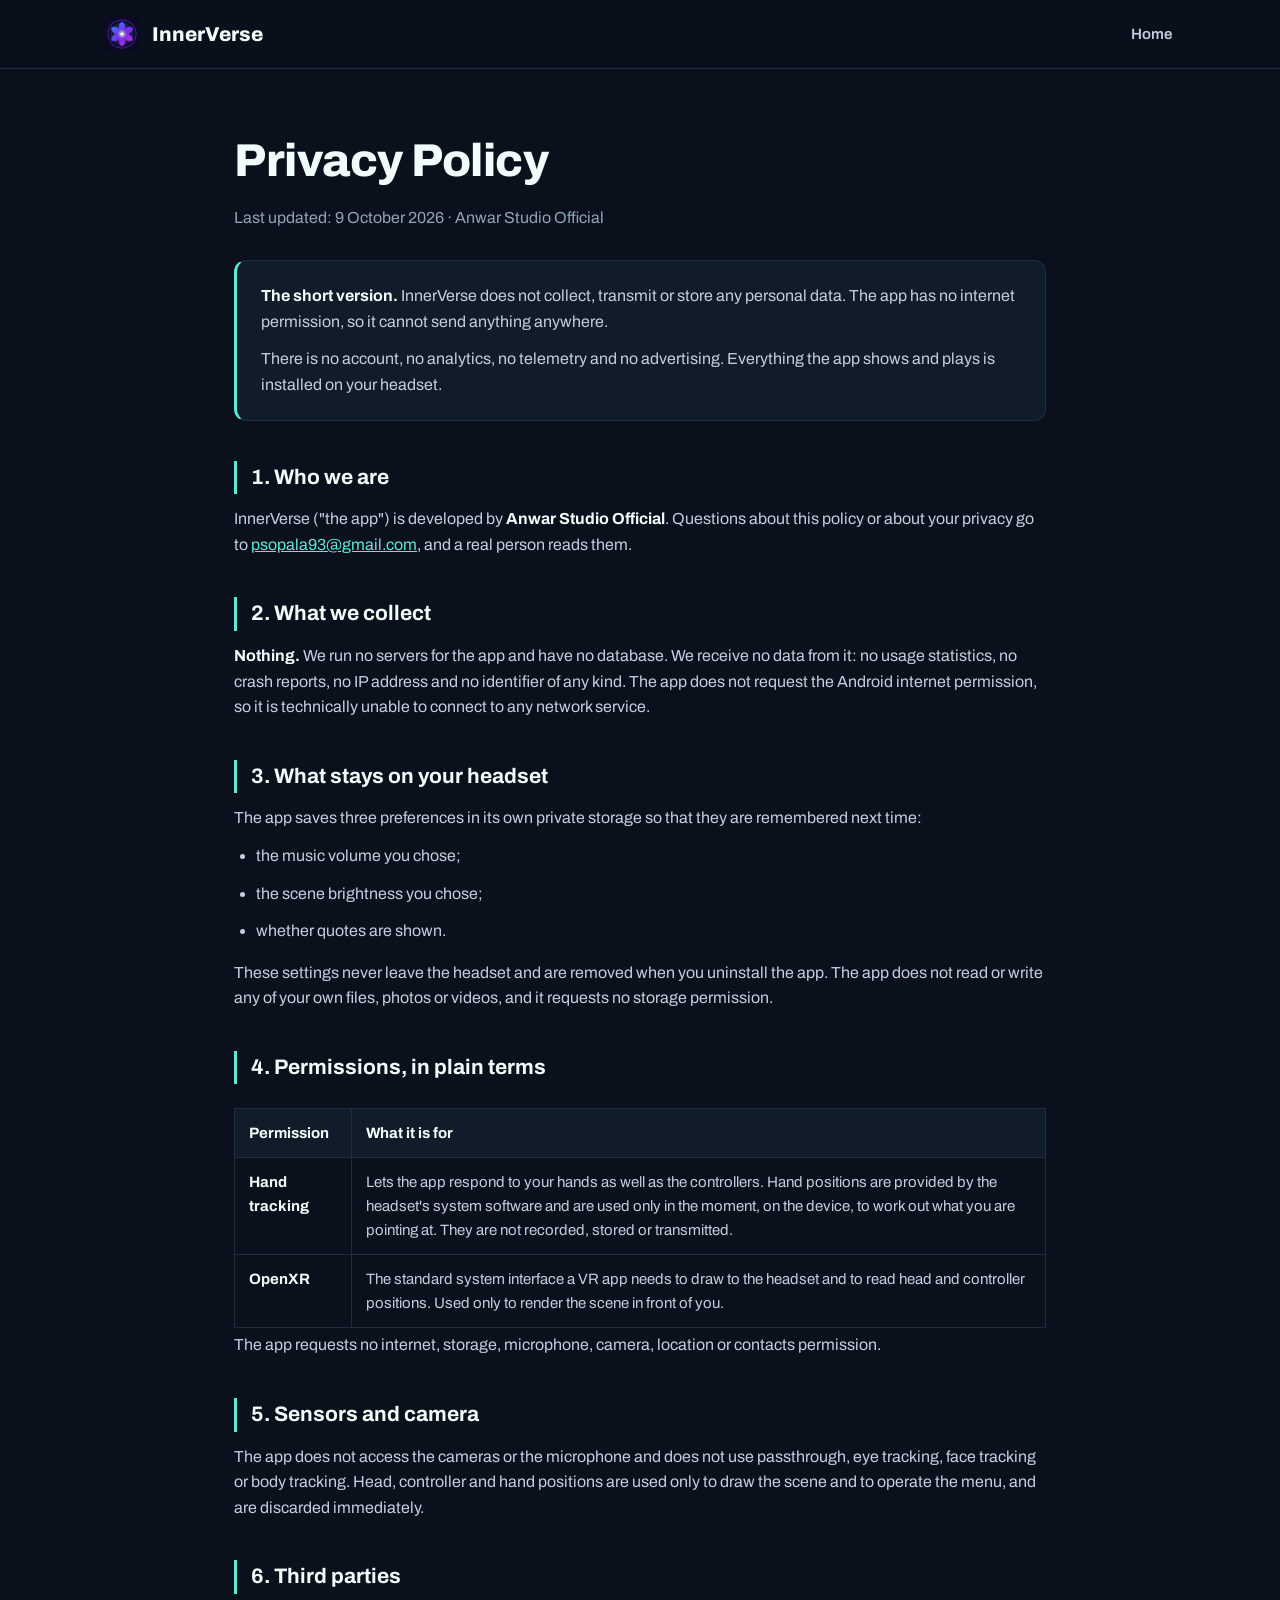
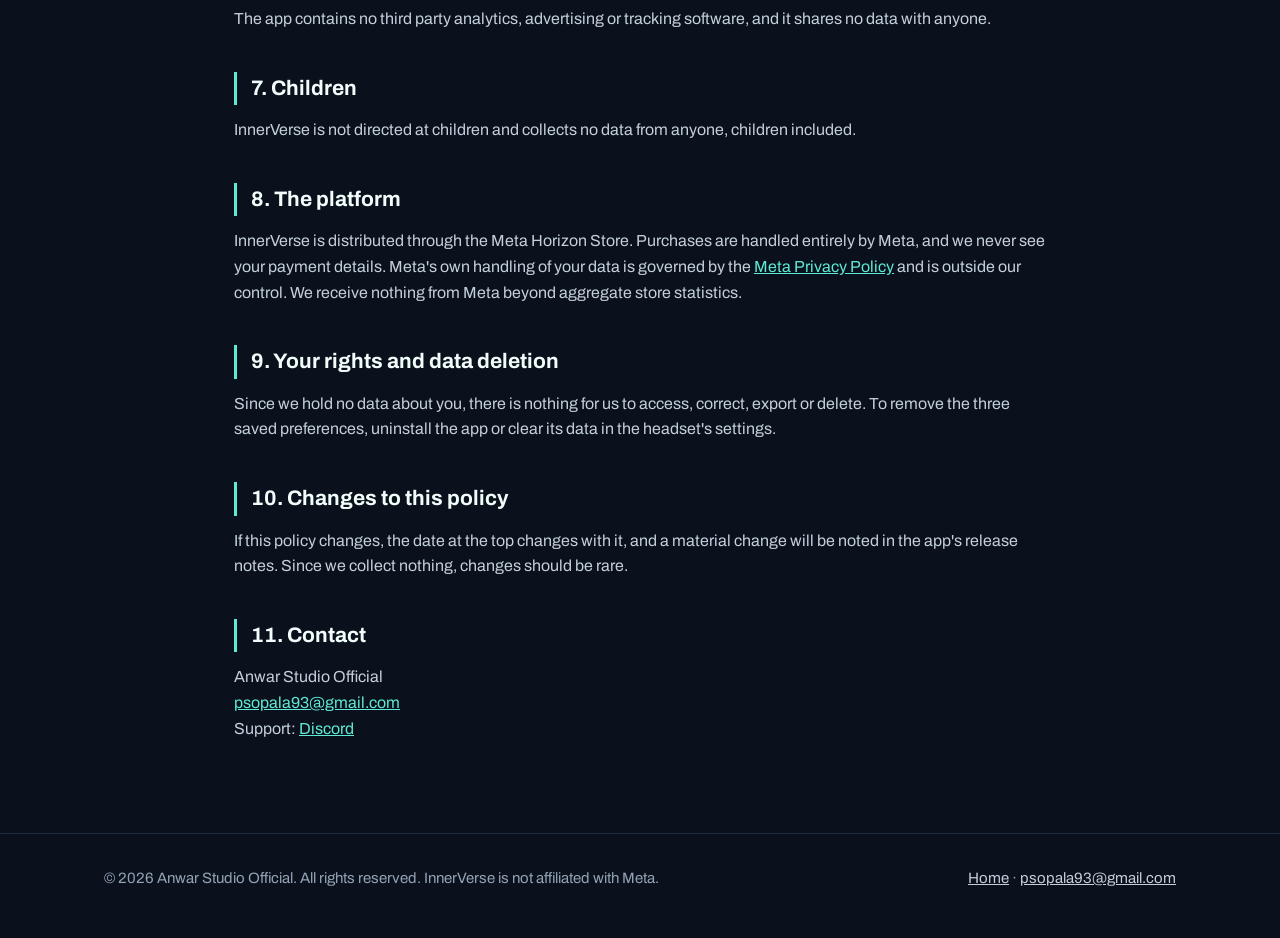
==== privacy.html @ 98914ed7 "InnerVerse website and privacy policy Co-Authored-By: Claude Opus 5.5 <noreply@anthropic.com>" ====
<!DOCTYPE html>
<html lang="en">
<head>
<meta charset="UTF-8">
<meta name="viewport" content="width=device-width, initial-scale=1.0">
<title>InnerVerse Privacy Policy</title>
<meta name="description" content="Privacy policy of InnerVerse for Meta Quest. The app collects no personal data and has no internet access.">
<link rel="icon" href="assets/icon_app_180.png">
<link rel="stylesheet" href="style.css">
</head>
<body>

<nav class="nav" aria-label="Main">
  <div class="wrap">
    <a class="brand" href="index.html"><img src="assets/icon_app_180.png" alt="">InnerVerse</a>
    <a class="link" href="index.html">Home</a>
  </div>
</nav>

<main class="wrap legal">
  <h1>Privacy Policy</h1>
  <p class="updated">Last updated: 9 October 2026 · Anwar Studio Official</p>

  <div class="summary">
    <p><strong>The short version.</strong> InnerVerse does not collect, transmit or store any personal data. The app has no internet permission, so it cannot send anything anywhere.</p>
    <p>There is no account, no analytics, no telemetry and no advertising. Everything the app shows and plays is installed on your headset.</p>
  </div>

  <h2>1. Who we are</h2>
  <p>InnerVerse ("the app") is developed by <strong>Anwar Studio Official</strong>. Questions about this policy or about your privacy go to <a href="mailto:psopala93@gmail.com">psopala93@gmail.com</a>, and a real person reads them.</p>

  <h2>2. What we collect</h2>
  <p><strong>Nothing.</strong> We run no servers for the app and have no database. We receive no data from it: no usage statistics, no crash reports, no IP address and no identifier of any kind. The app does not request the Android internet permission, so it is technically unable to connect to any network service.</p>

  <h2>3. What stays on your headset</h2>
  <p>The app saves three preferences in its own private storage so that they are remembered next time:</p>
  <ul>
    <li>the music volume you chose;</li>
    <li>the scene brightness you chose;</li>
    <li>whether quotes are shown.</li>
  </ul>
  <p>These settings never leave the headset and are removed when you uninstall the app. The app does not read or write any of your own files, photos or videos, and it requests no storage permission.</p>

  <h2>4. Permissions, in plain terms</h2>
  <div class="table-scroll">
  <table>
    <tr><th>Permission</th><th>What it is for</th></tr>
    <tr><td><strong>Hand tracking</strong></td><td>Lets the app respond to your hands as well as the controllers. Hand positions are provided by the headset's system software and are used only in the moment, on the device, to work out what you are pointing at. They are not recorded, stored or transmitted.</td></tr>
    <tr><td><strong>OpenXR</strong></td><td>The standard system interface a VR app needs to draw to the headset and to read head and controller positions. Used only to render the scene in front of you.</td></tr>
  </table>
  </div>
  <p>The app requests no internet, storage, microphone, camera, location or contacts permission.</p>

  <h2>5. Sensors and camera</h2>
  <p>The app does not access the cameras or the microphone and does not use passthrough, eye tracking, face tracking or body tracking. Head, controller and hand positions are used only to draw the scene and to operate the menu, and are discarded immediately.</p>

  <h2>6. Third parties</h2>
  <p>The app contains no third party analytics, advertising or tracking software, and it shares no data with anyone.</p>

  <h2>7. Children</h2>
  <p>InnerVerse is not directed at children and collects no data from anyone, children included.</p>

  <h2>8. The platform</h2>
  <p>InnerVerse is distributed through the Meta Horizon Store. Purchases are handled entirely by Meta, and we never see your payment details. Meta's own handling of your data is governed by the <a href="https://www.meta.com/legal/privacy-policy/">Meta Privacy Policy</a> and is outside our control. We receive nothing from Meta beyond aggregate store statistics.</p>

  <h2>9. Your rights and data deletion</h2>
  <p>Since we hold no data about you, there is nothing for us to access, correct, export or delete. To remove the three saved preferences, uninstall the app or clear its data in the headset's settings.</p>

  <h2>10. Changes to this policy</h2>
  <p>If this policy changes, the date at the top changes with it, and a material change will be noted in the app's release notes. Since we collect nothing, changes should be rare.</p>

  <h2>11. Contact</h2>
  <p>Anwar Studio Official<br><a href="mailto:psopala93@gmail.com">psopala93@gmail.com</a><br>Support: <a href="https://discord.gg/hf25pdr9BH">Discord</a></p>
</main>

<footer>
  <div class="wrap">
    <span>© 2026 Anwar Studio Official. All rights reserved. InnerVerse is not affiliated with Meta.</span>
    <span><a href="index.html">Home</a> · <a href="mailto:psopala93@gmail.com">psopala93@gmail.com</a></span>
  </div>
</footer>

</body>
</html>
---- style.css ----
@font-face{font-family:'Archivo';src:url('fonts/archivo.ttf') format('truetype');font-weight:100 900;font-display:swap}
@font-face{font-family:'JetBrains Mono';src:url('fonts/jetbrains_mono.ttf') format('truetype');font-weight:100 800;font-display:swap}

*,*::before,*::after{box-sizing:border-box;margin:0;padding:0}
:root{
  --bg:#0A111C;--surface:#111C2B;--surface2:#1B2A3F;--border:#1E2D42;--outline:#2A3C55;
  --text:#F0FDFA;--body:#C3CFDA;--muted:#93A3B5;
  --accent:#5EEAD4;--on-accent:#06231F;--accent-soft:#12302F;
  --mono:'JetBrains Mono',ui-monospace,Consolas,monospace;
}
html{scroll-behavior:smooth}
body{background:var(--bg);color:var(--text);font-family:'Archivo',system-ui,-apple-system,'Segoe UI',sans-serif;line-height:1.6;-webkit-font-smoothing:antialiased}
a{color:var(--accent)}
a:hover{color:#A7F3E6}
img{max-width:100%;height:auto;display:block}
.wrap{max-width:1120px;margin:0 auto;padding:0 24px}

/* Nav */
.nav{position:sticky;top:0;z-index:10;background:rgba(10,17,28,.92);backdrop-filter:blur(8px);border-bottom:1px solid var(--border)}
.nav .wrap{display:flex;align-items:center;gap:20px;min-height:68px;flex-wrap:wrap}
.brand{display:flex;align-items:center;gap:12px;font-weight:800;font-size:20px;color:var(--text);text-decoration:none;margin-right:auto}
.brand img{width:36px;height:36px;border-radius:9px}
.nav a.link{color:var(--body);text-decoration:none;font-weight:600;font-size:15px;padding:8px 4px}
.nav a.link:hover{color:var(--accent)}

/* Buttons */
.btn{display:inline-flex;align-items:center;gap:10px;min-height:56px;padding:0 26px;border-radius:10px;font-weight:700;font-size:17px;text-decoration:none;border:none}
.btn.primary{background:var(--accent);color:var(--on-accent)}
.btn.primary:hover{color:var(--on-accent);filter:brightness(1.08)}
.btn.ghost{background:var(--surface2);color:var(--text)}
.btn.ghost:hover{color:var(--text);filter:brightness(1.2)}
.btn.static{cursor:default}

/* Hero */
.hero{padding:72px 0 48px;position:relative;overflow:hidden}
.hero::before{content:"";position:absolute;inset:-20% -10% auto;height:640px;background:radial-gradient(50% 60% at 50% 30%,rgba(94,234,212,.13),transparent 70%);pointer-events:none}
.hero .wrap{position:relative;text-align:center}
.eyebrow{font-family:var(--mono);color:var(--accent);letter-spacing:.18em;text-transform:uppercase;font-size:14px;font-weight:500}
.hero h1{font-size:clamp(38px,6vw,68px);font-weight:800;line-height:1.05;letter-spacing:-.015em;margin:16px 0 18px}
.hero h1 b{color:var(--accent)}
.hero p.lead{color:var(--body);font-size:clamp(17px,2vw,20px);max-width:720px;margin:0 auto 28px}
.cta{display:flex;gap:12px;justify-content:center;flex-wrap:wrap}
.chips{display:flex;gap:10px;justify-content:center;margin-top:22px;flex-wrap:wrap}
.chip{font-family:var(--mono);font-weight:700;font-size:14px;border:1px solid var(--outline);background:var(--surface);border-radius:8px;padding:6px 14px}
.shot{margin:48px auto 0;border-radius:16px;overflow:hidden;border:1px solid var(--border);box-shadow:0 30px 80px rgba(0,0,0,.5);max-width:1040px}

/* Sections */
section{padding:64px 0}
section h2{font-size:clamp(28px,4vw,40px);font-weight:800;letter-spacing:-.01em;margin-bottom:10px}
section p.sub{color:var(--muted);font-size:18px;margin-bottom:34px;max-width:720px}
.grid{display:grid;grid-template-columns:repeat(auto-fit,minmax(260px,1fr));gap:16px}
.card{background:var(--surface);border:1px solid var(--border);border-radius:12px;padding:26px}
.card h3{font-size:20px;font-weight:700;margin:14px 0 8px}
.card p{color:var(--body)}
.icon{width:52px;height:52px;border-radius:12px;background:var(--accent-soft);color:var(--accent);display:flex;align-items:center;justify-content:center}
.steps{counter-reset:s}
.step{position:relative;padding-left:64px}
.step::before{counter-increment:s;content:counter(s);position:absolute;left:24px;top:24px;width:40px;height:40px;margin-left:-0px;border-radius:10px;background:var(--accent);color:var(--on-accent);font-weight:800;display:flex;align-items:center;justify-content:center}
.step.card{padding-left:84px}
.gallery{display:grid;grid-template-columns:repeat(auto-fit,minmax(320px,1fr));gap:16px}
.gallery figure{background:var(--surface);border:1px solid var(--border);border-radius:12px;overflow:hidden}
.gallery figcaption{padding:14px 18px;color:var(--body);font-size:15px}
details{background:var(--surface);border:1px solid var(--border);border-radius:12px;padding:18px 22px;margin-bottom:10px}
summary{cursor:pointer;font-weight:700;font-size:18px;list-style:none;min-height:32px;display:flex;align-items:center}
summary::after{content:"+";margin-left:auto;color:var(--accent);font-size:24px;font-weight:700}
details[open] summary::after{content:"−"}
details p{color:var(--body);margin-top:10px}
code{font-family:var(--mono);font-size:.92em;color:var(--accent);background:var(--accent-soft);border-radius:6px;padding:1px 6px}

/* Footer */
footer{border-top:1px solid var(--border);padding:32px 0 48px;color:var(--muted);font-size:15px}
footer .wrap{display:flex;gap:18px;flex-wrap:wrap;justify-content:space-between}
footer a{color:var(--body)}

/* Legal pages */
.legal{max-width:860px;padding-top:56px;padding-bottom:80px}
.legal h1{font-size:clamp(32px,5vw,46px);font-weight:800;letter-spacing:-.01em}
.legal .updated{color:var(--muted);margin:6px 0 30px}
.legal h2{font-size:21px;font-weight:700;margin:40px 0 12px;padding-left:14px;border-left:3px solid var(--accent)}
.legal p,.legal li{color:var(--body);margin-bottom:12px}
.legal ul{margin:0 0 16px 22px}
.legal strong{color:var(--text)}
.summary{background:var(--surface);border:1px solid var(--border);border-left:3px solid var(--accent);border-radius:12px;padding:22px 24px}
.summary p:last-child{margin-bottom:0}
table{border-collapse:collapse;width:100%;margin:12px 0 4px;font-size:15px}
th,td{border:1px solid var(--border);padding:12px 14px;text-align:left;vertical-align:top;color:var(--body)}
th{background:var(--surface);color:var(--text)}
.table-scroll{overflow-x:auto}

@media(max-width:640px){
  .nav .wrap{gap:8px;padding-top:8px;padding-bottom:8px}
  .nav a.link{font-size:14px}
  .hero{padding-top:48px}
  section{padding:48px 0}
  .btn{width:100%;justify-content:center}
}
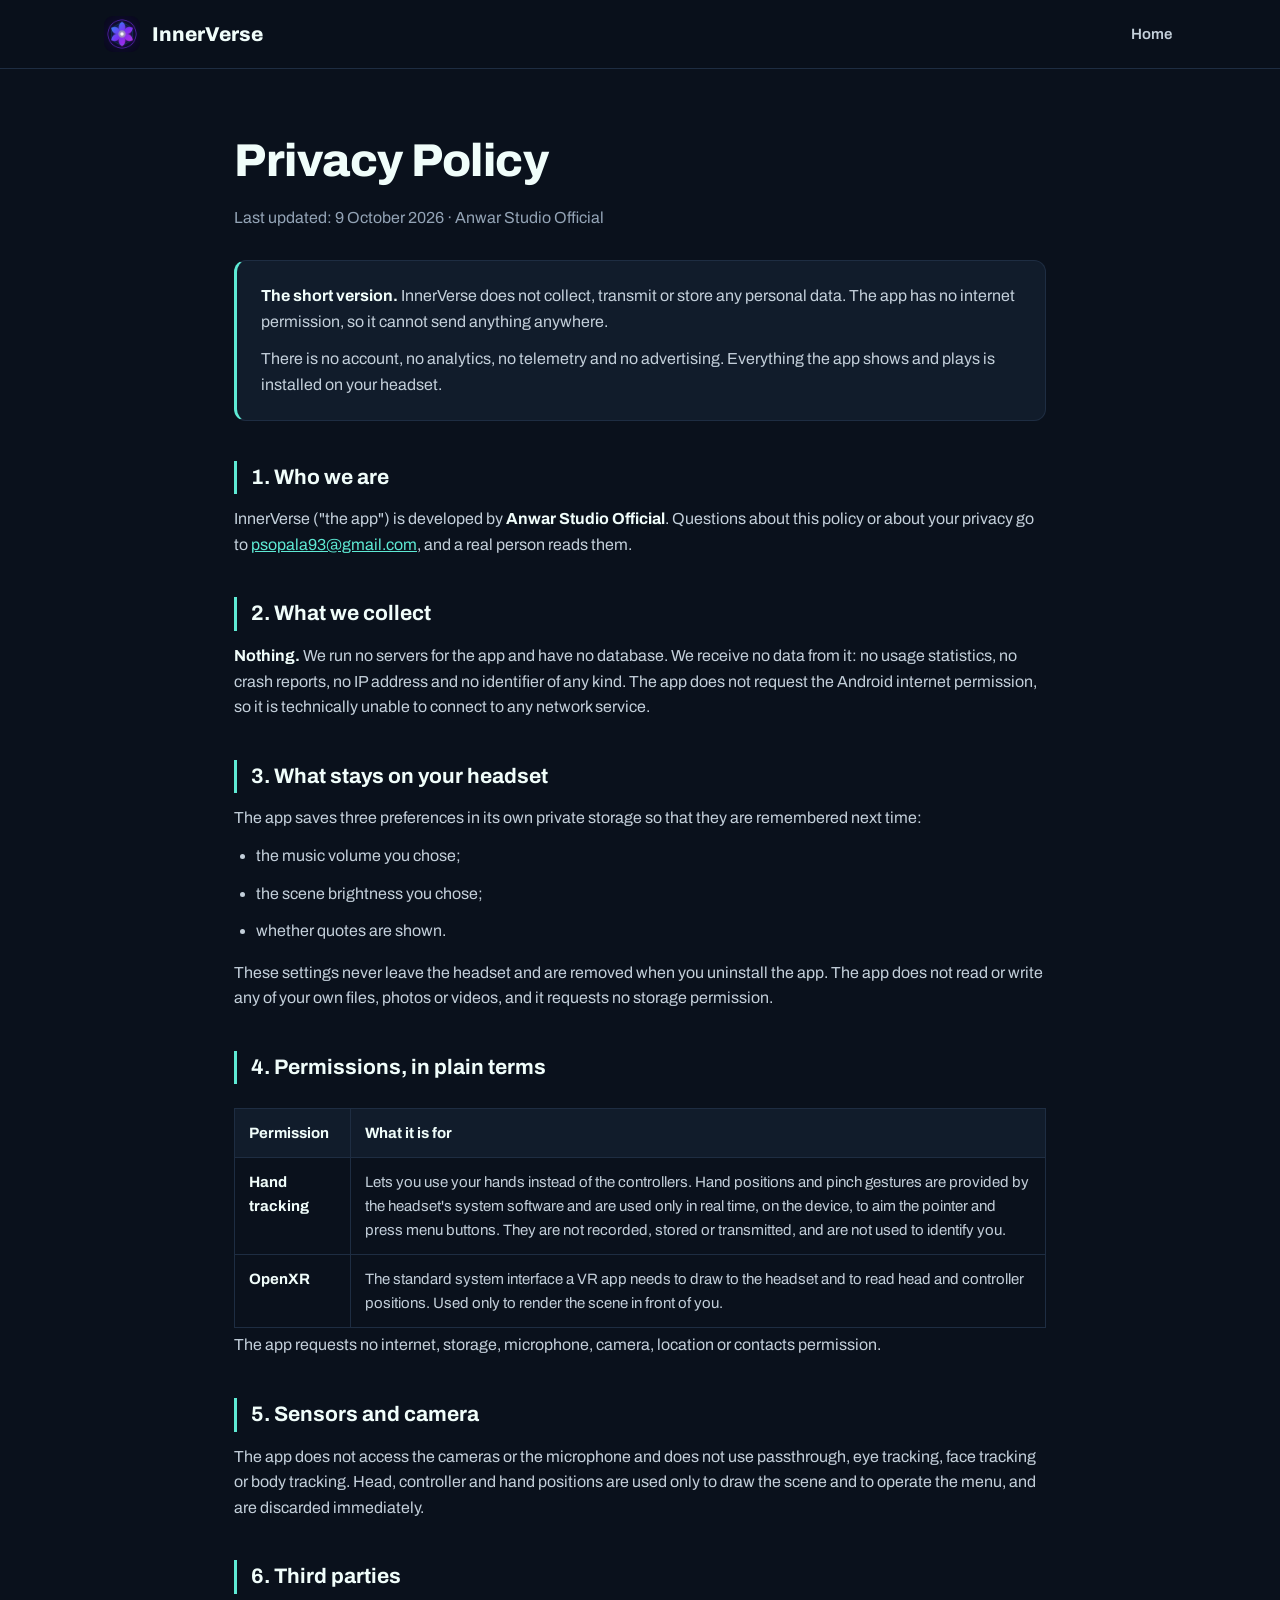
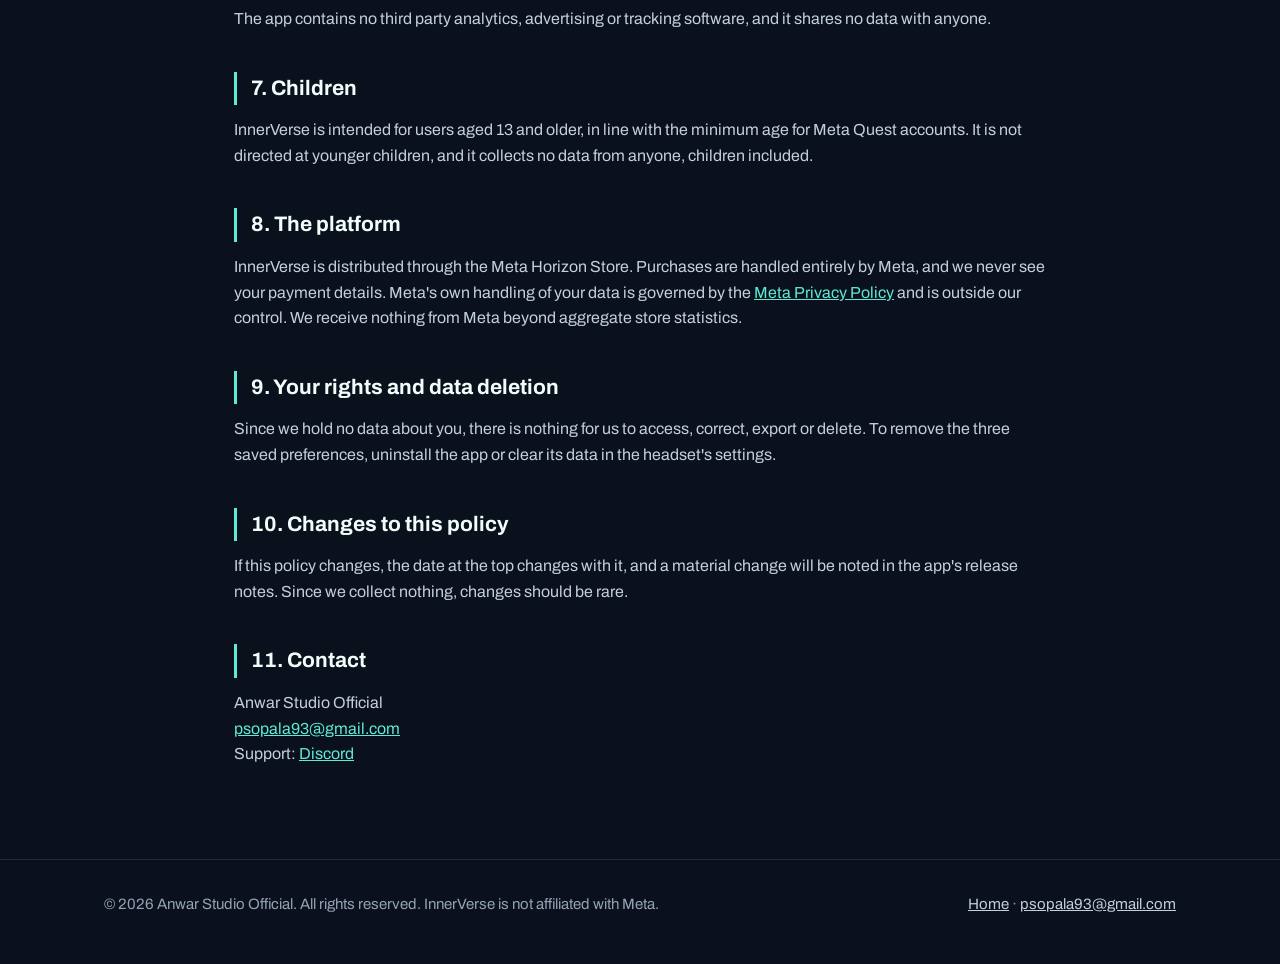
==== commit fb2e20df: "Mention hand tracking; state the minimum age in the privacy policy Co-Authored-By: Claude Opus 5.5 <" ====
--- a/privacy.html
+++ b/privacy.html
@@ -45,7 +45,7 @@
   <div class="table-scroll">
   <table>
     <tr><th>Permission</th><th>What it is for</th></tr>
-    <tr><td><strong>Hand tracking</strong></td><td>Lets the app respond to your hands as well as the controllers. Hand positions are provided by the headset's system software and are used only in the moment, on the device, to work out what you are pointing at. They are not recorded, stored or transmitted.</td></tr>
+    <tr><td><strong>Hand tracking</strong></td><td>Lets you use your hands instead of the controllers. Hand positions and pinch gestures are provided by the headset's system software and are used only in real time, on the device, to aim the pointer and press menu buttons. They are not recorded, stored or transmitted, and are not used to identify you.</td></tr>
     <tr><td><strong>OpenXR</strong></td><td>The standard system interface a VR app needs to draw to the headset and to read head and controller positions. Used only to render the scene in front of you.</td></tr>
   </table>
   </div>
@@ -58,7 +58,7 @@
   <p>The app contains no third party analytics, advertising or tracking software, and it shares no data with anyone.</p>
 
   <h2>7. Children</h2>
-  <p>InnerVerse is not directed at children and collects no data from anyone, children included.</p>
+  <p>InnerVerse is intended for users aged 13 and older, in line with the minimum age for Meta Quest accounts. It is not directed at younger children, and it collects no data from anyone, children included.</p>
 
   <h2>8. The platform</h2>
   <p>InnerVerse is distributed through the Meta Horizon Store. Purchases are handled entirely by Meta, and we never see your payment details. Meta's own handling of your data is governed by the <a href="https://www.meta.com/legal/privacy-policy/">Meta Privacy Policy</a> and is outside our control. We receive nothing from Meta beyond aggregate store statistics.</p>
